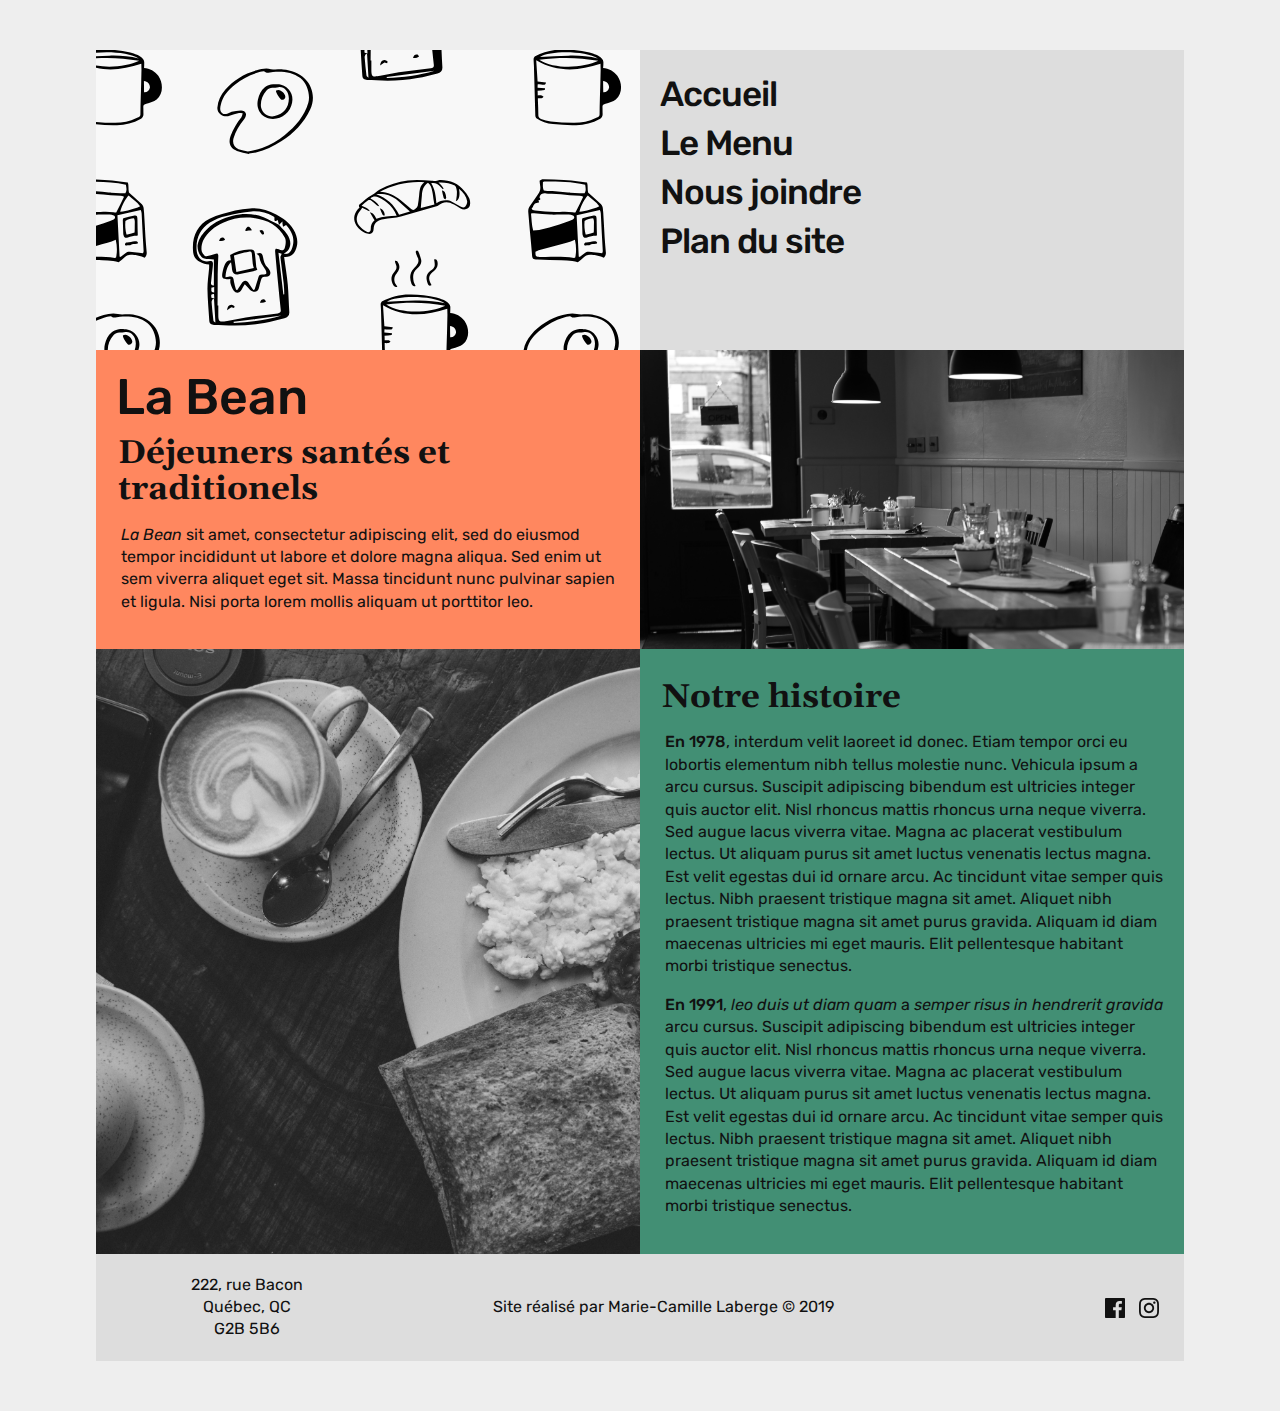
==== index.html @ 5ace0347 "Initial commit" ====
<!doctype html>
<html class="no-js" lang="">

<head>
  <meta charset="utf-8">
  <title></title>
  <meta name="description" content="">
  <meta name="viewport" content="width=device-width, initial-scale=1">

  <link rel="manifest" href="site.webmanifest">
  <link rel="apple-touch-icon" href="icon.png">
  <!-- Place favicon.ico in the root directory -->

  <link rel="stylesheet" href="css/normalize.css">
  <link rel="stylesheet" href="css/main.css">
  <link rel="stylesheet" href="css/style.css">
  <link href="https://fonts.googleapis.com/css?family=Gelasio|Rubik:300,400,500&display=swap" rel="stylesheet">

  <meta name="theme-color" content="#fafafa">
</head>

<body>
  <header class="header-template">
    <div class="header-left-box">
    </div>
    <div class="header-right-box">
      <nav>
        <ul>
          <li><a href="index.html">Accueil</a></li>
          <li><a href="menu.html">Le Menu</a></li>
          <li><a href="contact.html">Nous joindre</a></li>
          <li><a href="sitemap.html">Plan du site</a></li>
        </ul>
      </nav>
    </div>
  </header>
  <main class="main-template">
    <div class="main-left-box">
      <h1>La Bean</h1>
      <h2>Déjeuners santés et traditionels</h2>
      <p><em>La Bean</em> sit amet, consectetur adipiscing elit, sed do eiusmod tempor incididunt ut labore et dolore
        magna aliqua. Sed enim ut sem viverra aliquet eget sit. Massa tincidunt nunc pulvinar sapien et ligula. Nisi
        porta lorem mollis aliquam ut porttitor leo.</p>
    </div>
    <div class="main-right-box-img">
    </div>
    <div class="main-left-box-row">
    </div>
    <div class="main-right-box-row">
      <h2>Notre histoire</h2>
      <p><span class="date">En 1978</span>, interdum velit laoreet id donec. Etiam tempor orci eu lobortis elementum
        nibh tellus molestie nunc. Vehicula ipsum a arcu cursus. Suscipit adipiscing bibendum est ultricies integer quis
        auctor elit. Nisl rhoncus mattis rhoncus urna neque viverra. Sed augue lacus viverra vitae. Magna ac placerat
        vestibulum lectus. Ut aliquam purus sit amet luctus venenatis lectus magna. Est velit egestas dui id ornare
        arcu. Ac tincidunt vitae semper quis lectus. Nibh praesent tristique magna sit amet. Aliquet nibh praesent
        tristique magna sit amet purus gravida. Aliquam id diam maecenas ultricies mi eget mauris. Elit pellentesque
        habitant morbi tristique senectus.</p>
      <p><span class="date">En 1991</span>, <em>leo duis ut diam quam</em> a <em>semper risus in hendrerit gravida</em>
        arcu cursus. Suscipit adipiscing bibendum est ultricies integer quis auctor elit. Nisl rhoncus mattis rhoncus
        urna neque viverra. Sed augue lacus viverra vitae. Magna ac placerat vestibulum lectus. Ut aliquam purus sit
        amet luctus venenatis lectus magna. Est velit egestas dui id ornare arcu. Ac tincidunt vitae semper quis lectus.
        Nibh praesent tristique magna sit amet. Aliquet nibh praesent tristique magna sit amet purus gravida. Aliquam id
        diam maecenas ultricies mi eget mauris. Elit pellentesque habitant morbi tristique senectus.</p>
    </div>
  </main>
  <footer class="footer-flex">
    <div class="footer-box">
      222, rue Bacon<br>
      Québec, QC<br>
      G2B 5B6
    </div>
    <div class="footer-box" id="center">
      Site réalisé par <a href="malto:mariecamillelaberge@gmail.com">Marie-Camille Laberge</a> © 2019
    </div>
    <div class="footer-box" id="right">
      <?xml version="1.0" encoding="UTF-8" standalone="no"?>
      <svg viewBox="0 0 256 256" version="1.1" xmlns="http://www.w3.org/2000/svg"
        xmlns:xlink="http://www.w3.org/1999/xlink" preserveAspectRatio="xMidYMid">
        <g>
          <path class="logo-black"
            d="M241.871,256.001 C249.673,256.001 256,249.675 256,241.872 L256,14.129 C256,6.325 249.673,0 241.871,0 L14.129,0 C6.324,0 0,6.325 0,14.129 L0,241.872 C0,249.675 6.324,256.001 14.129,256.001 L241.871,256.001">
          </path>
          <path class="logo-bg"
            d="M176.635,256.001 L176.635,156.864 L209.912,156.864 L214.894,118.229 L176.635,118.229 L176.635,93.561 C176.635,82.375 179.742,74.752 195.783,74.752 L216.242,74.743 L216.242,40.188 C212.702,39.717 200.558,38.665 186.43,38.665 C156.932,38.665 136.738,56.67 136.738,89.736 L136.738,118.229 L103.376,118.229 L103.376,156.864 L136.738,156.864 L136.738,256.001 L176.635,256.001">
          </path>
        </g>
      </svg>
      <?xml version="1.0" encoding="UTF-8" standalone="no"?>
      <svg viewBox="0 0 256 256" version="1.1" xmlns="http://www.w3.org/2000/svg"
        xmlns:xlink="http://www.w3.org/1999/xlink" preserveAspectRatio="xMidYMid">
        <g>
          <path class="logo-black"
            d="M127.999746,23.06353 C162.177385,23.06353 166.225393,23.1936027 179.722476,23.8094161 C192.20235,24.3789926 198.979853,26.4642218 203.490736,28.2166477 C209.464938,30.5386501 213.729395,33.3128586 218.208268,37.7917319 C222.687141,42.2706052 225.46135,46.5350617 227.782844,52.5092638 C229.535778,57.0201472 231.621007,63.7976504 232.190584,76.277016 C232.806397,89.7746075 232.93647,93.8226147 232.93647,128.000254 C232.93647,162.177893 232.806397,166.225901 232.190584,179.722984 C231.621007,192.202858 229.535778,198.980361 227.782844,203.491244 C225.46135,209.465446 222.687141,213.729903 218.208268,218.208776 C213.729395,222.687649 209.464938,225.461858 203.490736,227.783352 C198.979853,229.536286 192.20235,231.621516 179.722476,232.191092 C166.227425,232.806905 162.179418,232.936978 127.999746,232.936978 C93.8200742,232.936978 89.772067,232.806905 76.277016,232.191092 C63.7971424,231.621516 57.0196391,229.536286 52.5092638,227.783352 C46.5345536,225.461858 42.2700971,222.687649 37.7912238,218.208776 C33.3123505,213.729903 30.538142,209.465446 28.2166477,203.491244 C26.4637138,198.980361 24.3784845,192.202858 23.808908,179.723492 C23.1930946,166.225901 23.0630219,162.177893 23.0630219,128.000254 C23.0630219,93.8226147 23.1930946,89.7746075 23.808908,76.2775241 C24.3784845,63.7976504 26.4637138,57.0201472 28.2166477,52.5092638 C30.538142,46.5350617 33.3123505,42.2706052 37.7912238,37.7917319 C42.2700971,33.3128586 46.5345536,30.5386501 52.5092638,28.2166477 C57.0196391,26.4642218 63.7971424,24.3789926 76.2765079,23.8094161 C89.7740994,23.1936027 93.8221066,23.06353 127.999746,23.06353 M127.999746,0 C93.2367791,0 88.8783247,0.147348072 75.2257637,0.770274749 C61.601148,1.39218523 52.2968794,3.55566141 44.1546281,6.72008828 C35.7374966,9.99121548 28.5992446,14.3679613 21.4833489,21.483857 C14.3674532,28.5997527 9.99070739,35.7380046 6.71958019,44.1551362 C3.55515331,52.2973875 1.39167714,61.6016561 0.769766653,75.2262718 C0.146839975,88.8783247 0,93.2372872 0,128.000254 C0,162.763221 0.146839975,167.122183 0.769766653,180.774236 C1.39167714,194.398852 3.55515331,203.703121 6.71958019,211.845372 C9.99070739,220.261995 14.3674532,227.400755 21.4833489,234.516651 C28.5992446,241.632547 35.7374966,246.009293 44.1546281,249.28042 C52.2968794,252.444847 61.601148,254.608323 75.2257637,255.230233 C88.8783247,255.85316 93.2367791,256 127.999746,256 C162.762713,256 167.121675,255.85316 180.773728,255.230233 C194.398344,254.608323 203.702613,252.444847 211.844864,249.28042 C220.261995,246.009293 227.400247,241.632547 234.516143,234.516651 C241.632039,227.400755 246.008785,220.262503 249.279912,211.845372 C252.444339,203.703121 254.607815,194.398852 255.229725,180.774236 C255.852652,167.122183 256,162.763221 256,128.000254 C256,93.2372872 255.852652,88.8783247 255.229725,75.2262718 C254.607815,61.6016561 252.444339,52.2973875 249.279912,44.1551362 C246.008785,35.7380046 241.632039,28.5997527 234.516143,21.483857 C227.400247,14.3679613 220.261995,9.99121548 211.844864,6.72008828 C203.702613,3.55566141 194.398344,1.39218523 180.773728,0.770274749 C167.121675,0.147348072 162.762713,0 127.999746,0 Z M127.999746,62.2703115 C91.698262,62.2703115 62.2698034,91.69877 62.2698034,128.000254 C62.2698034,164.301738 91.698262,193.730197 127.999746,193.730197 C164.30123,193.730197 193.729689,164.301738 193.729689,128.000254 C193.729689,91.69877 164.30123,62.2703115 127.999746,62.2703115 Z M127.999746,170.667175 C104.435741,170.667175 85.3328252,151.564259 85.3328252,128.000254 C85.3328252,104.436249 104.435741,85.3333333 127.999746,85.3333333 C151.563751,85.3333333 170.666667,104.436249 170.666667,128.000254 C170.666667,151.564259 151.563751,170.667175 127.999746,170.667175 Z M211.686338,59.6734287 C211.686338,68.1566129 204.809755,75.0337031 196.326571,75.0337031 C187.843387,75.0337031 180.966297,68.1566129 180.966297,59.6734287 C180.966297,51.1902445 187.843387,44.3136624 196.326571,44.3136624 C204.809755,44.3136624 211.686338,51.1902445 211.686338,59.6734287 Z">
          </path>
        </g>
      </svg>
    </div>
  </footer>
  <script src="js/vendor/modernizr-3.7.1.min.js"></script>
  <script src="https://code.jquery.com/jquery-3.4.1.min.js"
    integrity="sha256-CSXorXvZcTkaix6Yvo6HppcZGetbYMGWSFlBw8HfCJo=" crossorigin="anonymous"></script>
  <script>
    window.jQuery || document.write('<script src="js/vendor/jquery-3.4.1.min.js"><\/script>')
  </script>
  <script src="js/plugins.js"></script>
  <script src="js/main.js"></script>

  <!-- Google Analytics: change UA-XXXXX-Y to be your site's ID. -->
  <script>
    window.ga = function () {
      ga.q.push(arguments)
    };
    ga.q = [];
    ga.l = +new Date;
    ga('create', 'UA-XXXXX-Y', 'auto');
    ga('set', 'transport', 'beacon');
    ga('send', 'pageview')
  </script>
  <script src="https://www.google-analytics.com/analytics.js" async></script>
</body>

</html>
---- css/main.css ----
/*! HTML5 Boilerplate v7.2.0 | MIT License | https://html5boilerplate.com/ */

/* main.css 2.0.0 | MIT License | https://github.com/h5bp/main.css#readme */
/*
 * What follows is the result of much research on cross-browser styling.
 * Credit left inline and big thanks to Nicolas Gallagher, Jonathan Neal,
 * Kroc Camen, and the H5BP dev community and team.
 */

/* ==========================================================================
   Base styles: opinionated defaults
   ========================================================================== */

html {
  color: #222;
  font-size: 1em;
  line-height: 1.4;
}

/*
 * Remove text-shadow in selection highlight:
 * https://twitter.com/miketaylr/status/12228805301
 *
 * Vendor-prefixed and regular ::selection selectors cannot be combined:
 * https://stackoverflow.com/a/16982510/7133471
 *
 * Customize the background color to match your design.
 */

::-moz-selection {
  background: #b3d4fc;
  text-shadow: none;
}

::selection {
  background: #b3d4fc;
  text-shadow: none;
}

/*
 * A better looking default horizontal rule
 */

hr {
  display: block;
  height: 1px;
  border: 0;
  border-top: 1px solid #ccc;
  margin: 1em 0;
  padding: 0;
}

/*
 * Remove the gap between audio, canvas, iframes,
 * images, videos and the bottom of their containers:
 * https://github.com/h5bp/html5-boilerplate/issues/440
 */

audio,
canvas,
iframe,
img,
svg,
video {
  vertical-align: middle;
}

/*
 * Remove default fieldset styles.
 */

fieldset {
  border: 0;
  margin: 0;
  padding: 0;
}

/*
 * Allow only vertical resizing of textareas.
 */

textarea {
  resize: vertical;
}

/* ==========================================================================
   Browser Upgrade Prompt
   ========================================================================== */

.browserupgrade {
  margin: 0.2em 0;
  background: #ccc;
  color: #000;
  padding: 0.2em 0;
}

/* ==========================================================================
   Author's custom styles
   ========================================================================== */

/* ==========================================================================
   Helper classes
   ========================================================================== */

/*
 * Hide visually and from screen readers
 */

.hidden {
  display: none !important;
}

/*
* Hide only visually, but have it available for screen readers:
* https://snook.ca/archives/html_and_css/hiding-content-for-accessibility
*
* 1. For long content, line feeds are not interpreted as spaces and small width
*    causes content to wrap 1 word per line:
*    https://medium.com/@jessebeach/beware-smushed-off-screen-accessible-text-5952a4c2cbfe
*/

.sr-only {
  border: 0;
  clip: rect(0, 0, 0, 0);
  height: 1px;
  margin: -1px;
  overflow: hidden;
  padding: 0;
  position: absolute;
  white-space: nowrap;
  width: 1px;
  /* 1 */
}

/*
* Extends the .sr-only class to allow the element
* to be focusable when navigated to via the keyboard:
* https://www.drupal.org/node/897638
*/

.sr-only.focusable:active,
.sr-only.focusable:focus {
  clip: auto;
  height: auto;
  margin: 0;
  overflow: visible;
  position: static;
  white-space: inherit;
  width: auto;
}

/*
* Hide visually and from screen readers, but maintain layout
*/

.invisible {
  visibility: hidden;
}

/*
* Clearfix: contain floats
*
* For modern browsers
* 1. The space content is one way to avoid an Opera bug when the
*    `contenteditable` attribute is included anywhere else in the document.
*    Otherwise it causes space to appear at the top and bottom of elements
*    that receive the `clearfix` class.
* 2. The use of `table` rather than `block` is only necessary if using
*    `:before` to contain the top-margins of child elements.
*/

.clearfix:before,
.clearfix:after {
  content: " ";
  /* 1 */
  display: table;
  /* 2 */
}

.clearfix:after {
  clear: both;
}

/* ==========================================================================
   EXAMPLE Media Queries for Responsive Design.
   These examples override the primary ('mobile first') styles.
   Modify as content requires.
   ========================================================================== */

@media only screen and (min-width: 35em) {
  /* Style adjustments for viewports that meet the condition */
}

@media print,
  (-webkit-min-device-pixel-ratio: 1.25),
  (min-resolution: 1.25dppx),
  (min-resolution: 120dpi) {
  /* Style adjustments for high resolution devices */
}

/* ==========================================================================
   Print styles.
   Inlined to avoid the additional HTTP request:
   https://www.phpied.com/delay-loading-your-print-css/
   ========================================================================== */

@media print {
  *,
  *:before,
  *:after {
    background: transparent !important;
    color: #000 !important;
    /* Black prints faster */
    box-shadow: none !important;
    text-shadow: none !important;
  }
  a,
  a:visited {
    text-decoration: underline;
  }
  a[href]:after {
    content: " (" attr(href) ")";
  }
  abbr[title]:after {
    content: " (" attr(title) ")";
  }
  /*
     * Don't show links that are fragment identifiers,
     * or use the `javascript:` pseudo protocol
     */
  a[href^="#"]:after,
  a[href^="javascript:"]:after {
    content: "";
  }
  pre {
    white-space: pre-wrap !important;
  }
  pre,
  blockquote {
    border: 1px solid #999;
    page-break-inside: avoid;
  }
  /*
     * Printing Tables:
     * https://web.archive.org/web/20180815150934/http://css-discuss.incutio.com/wiki/Printing_Tables
     */
  thead {
    display: table-header-group;
  }
  tr,
  img {
    page-break-inside: avoid;
  }
  p,
  h2,
  h3 {
    orphans: 3;
    widows: 3;
  }
  h2,
  h3 {
    page-break-after: avoid;
  }
}
---- css/style.css ----
/*colors
vert pale = #426F5F, #60a38c
orange pale = #FF875F
vert vif = #325D4C
orange vif = #FF6638
font-family: 'Gelasio', serif;
*/

body {
      width: 85%;
      color: #111;
      margin: 50px auto;
      background: #eee;
      font-family: 'Rubik', sans-serif;
}

a {
      color: #111;
      text-decoration: none;
}

a:hover {
      color: #222;
      text-decoration: underline;
}

header {}

.header-template {
      width: 100%;
      position: relative;
      height: 300px;
      display: grid;
      grid-gap: 0;
      grid-template-columns: 50% 50%;
      grid-template-rows: auto;
}

.header-left-box {
      background-image: url(../img/pattern.svg);
      background-size: 1500px;
      background-position-x: -60px;
      padding: 20px;
      grid-column: 1 / 2;
      background-color: #f8f8f8;
      display: flex;
      align-content: center;
      align-items: center;
}

.header-left-box:hover .name {
      opacity: 0;
}

.header-right-box {
      padding: 20px;
      grid-column: 2 / 3;
      background: #ddd;
}

nav {
      font-weight: 500;
      font-size: 35px;
      letter-spacing: -1px;
}

nav a {
      text-decoration: none;
      color: #111;
}

nav li a:hover {
      color: #FF6638;
      text-decoration: none;
}

nav li a:hover::after {
      content: "*";
      color: #FF6638;
}

nav ul {
      list-style: none;
      margin: 0;
      padding: 0;
}

nav li {
      display: block;
      margin: 0;
}

h1 {
      font-weight: 500;
      font-size: 50px;
      line-height: 110%;
      margin: 0;
}

h2 {
      font-size: 33px;
      font-family: 'Gelasio', serif;
      line-height: 110%;
      margin: 10px 0;
      margin-left: 2px;
}

h3 {
      font-weight: 400;
      font-size: 25px;
      line-height: 110%;
      margin: 10px 0;
      margin-left: 2px;
}

main {}

main p {
      margin-left: 5px;
}

table {
      width: 100%;
}

.date {
      font-weight: 500;
}

.main-template {
      position: relative;
      display: grid;
      grid-gap: 0;
      grid-template-columns: 50% 50%;
      grid-template-rows: auto auto;
}

.main-left-box {
      padding: 20px;
      background: #FF875F;
      grid-column: 1 / 2;
      grid-row: 1 / 2;
}

#full {
      grid-template-columns: 100%;
}

.main-right-box {
      padding: 20px;
      background-color: #428f74;
      grid-column: 2 / 3;
      grid-row: 1 / 2;
}

.main-right-box-img {
      background-image: url(../img/andy-falconer-RbTDx0-0v8Q-unsplash.jpg);
      background-size: cover;
      background-repeat: no-repeat;
      padding: 20px;
      background-color: #428f74;
      grid-column: 2 / 3;
      grid-row: 1 / 2;
}

.main-left-box-row {
      background-image: url(../img/sahil-pandita-2vFynWznrbo-unsplash.jpg);
      background-size: cover;
      background-repeat: no-repeat;
      padding: 20px;
      filter: grayscale();
      background-color: #FF875F;
      grid-column: 1 / 2;
      grid-row: 2 / 3;
}

.main-right-box-row {
      padding: 20px;
      background: #428f74;
      grid-column: 2 / 3;
      grid-row: 2 / 3;
}

table {
      width: 100%;
      border-collapse: collapse;
      margin: 30px 0;
}

th {
      text-align: left;
      font-weight: 500;
      font-size: 25px;
      line-height: 110%;
}

td {
      padding: 10px 5px;
      border-bottom: 1px solid #000;
}

.last {
      text-align: right;
}

.desc {
      font-style: italic;
      font-weight: 300;
      font-size: 12px;
      margin: 0;
}

.baseline {
      margin-top: 20px;
}

select {
      width: 100px;
      color: #eee;
      background-color: #326c58;
      border: 0;
      line-height: 200%;
}

input[type="text"] {
      width: 98%;
      background-color: #326c58;
      border: 0;
      padding: 1%;
      color: #eee;
}

input[type="button"] {
      background-color: #FF875F;
      border: 0;
      width: 100px;
      float: right;
      padding: 10px;
      text-align: center;
}

footer {
      background: #ddd;
}

.footer-flex {
      position: relative;
      display: flex;
      flex-direction: row;
      text-align: center;
      align-content: center;
      align-items: center;
}

.footer-box {
      padding: 20px;
      flex-grow: 1;
}

#right {
      text-align: right;
}

#center {}

.footer-box svg {
      display: inline-block;
      width: 20px;
      background: #ddd;
      margin: 0 5px;
}

.footer-box svg:hover {
      cursor: pointer;
}

.footer-box svg:hover .logo-black {
      fill: #FF6638;
}

.logo-black {
      fill: #111;
}

.logo-bg {
      fill: #ddd;
}
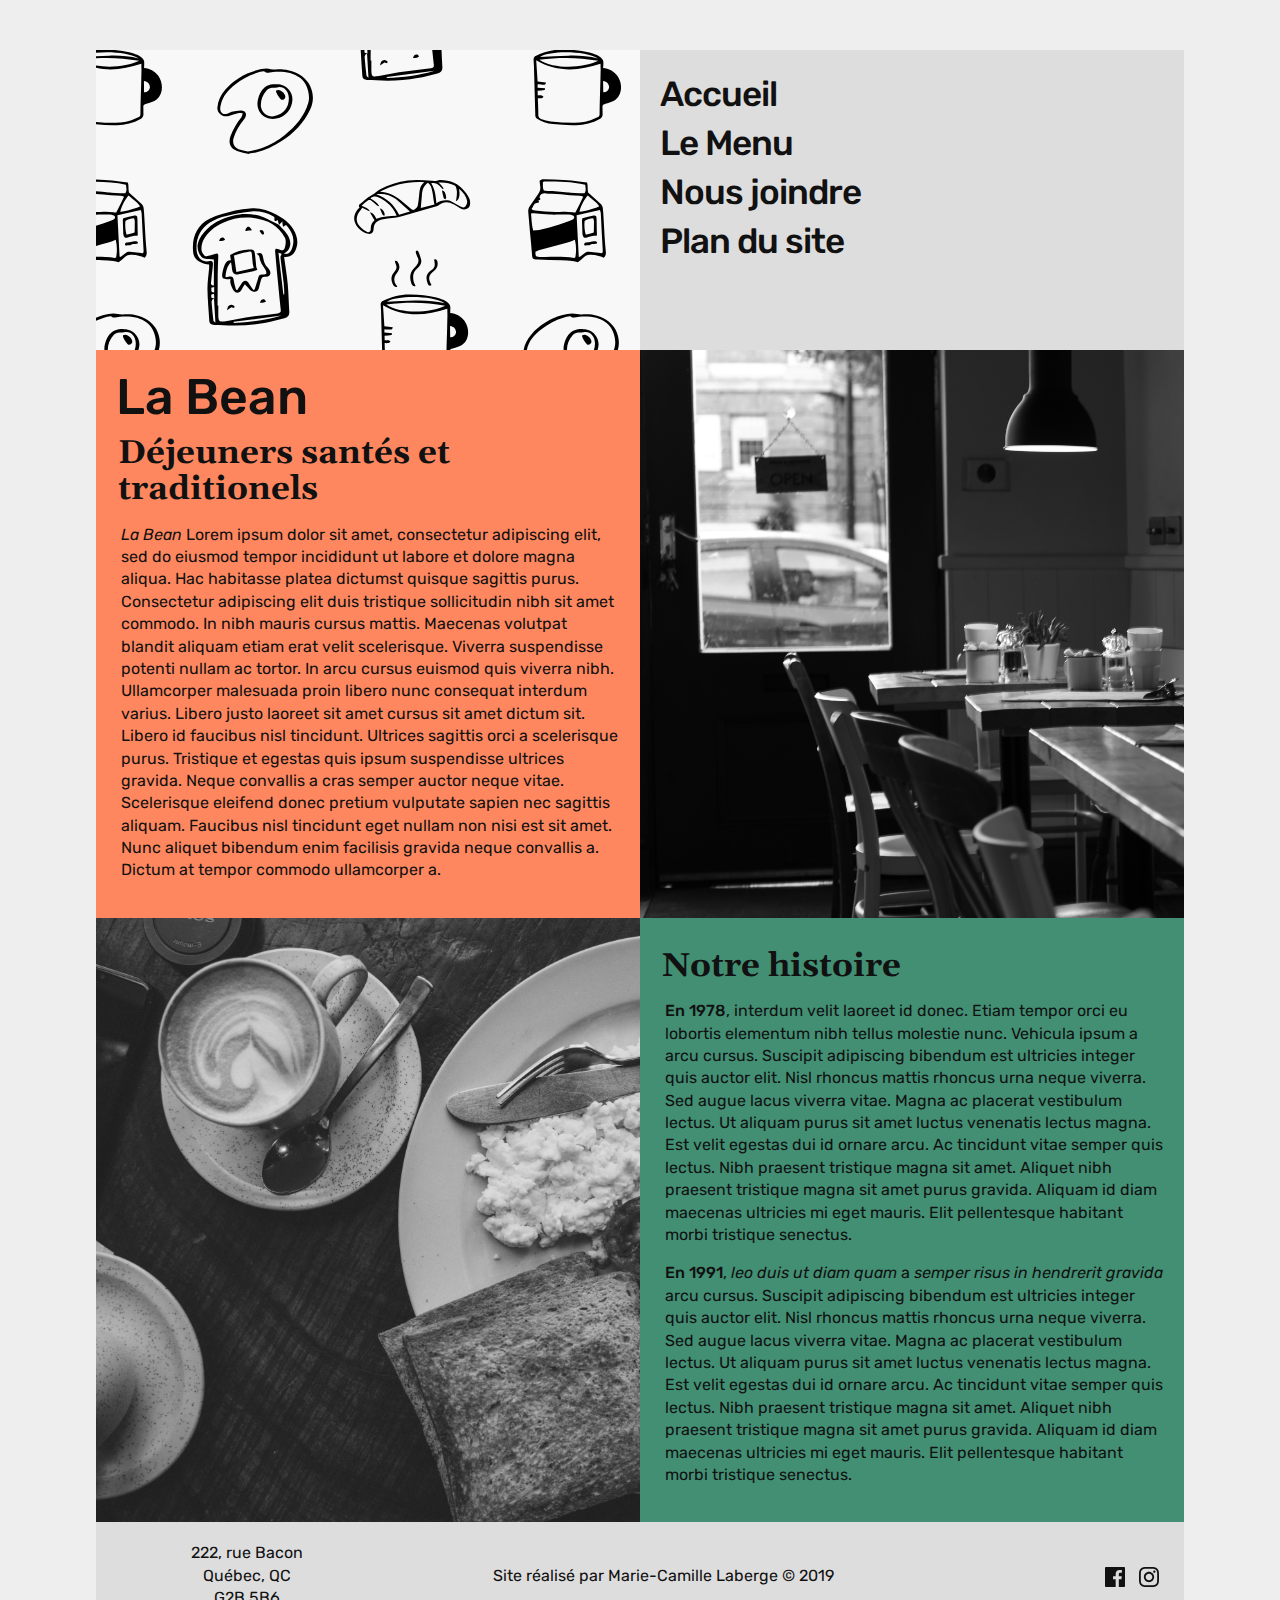
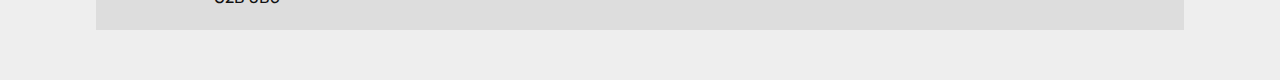
==== commit 90eec8fd: "Update index.html" ====
--- a/index.html
+++ b/index.html
@@ -38,9 +38,16 @@
     <div class="main-left-box">
       <h1>La Bean</h1>
       <h2>Déjeuners santés et traditionels</h2>
-      <p><em>La Bean</em> sit amet, consectetur adipiscing elit, sed do eiusmod tempor incididunt ut labore et dolore
-        magna aliqua. Sed enim ut sem viverra aliquet eget sit. Massa tincidunt nunc pulvinar sapien et ligula. Nisi
-        porta lorem mollis aliquam ut porttitor leo.</p>
+      <p><em>La Bean</em> Lorem ipsum dolor sit amet, consectetur adipiscing elit, sed do eiusmod tempor incididunt ut
+        labore et dolore magna aliqua. Hac habitasse platea dictumst quisque sagittis purus. Consectetur adipiscing elit
+        duis tristique sollicitudin nibh sit amet commodo. In nibh mauris cursus mattis. Maecenas volutpat blandit
+        aliquam etiam erat velit scelerisque. Viverra suspendisse potenti nullam ac tortor. In arcu cursus euismod quis
+        viverra nibh. Ullamcorper malesuada proin libero nunc consequat interdum varius. Libero justo laoreet sit amet
+        cursus sit amet dictum sit. Libero id faucibus nisl tincidunt. Ultrices sagittis orci a scelerisque purus.
+        Tristique et egestas quis ipsum suspendisse ultrices gravida. Neque convallis a cras semper auctor neque vitae.
+        Scelerisque eleifend donec pretium vulputate sapien nec sagittis aliquam. Faucibus nisl tincidunt eget nullam
+        non nisi est sit amet. Nunc aliquet bibendum enim facilisis gravida neque convallis a. Dictum at tempor commodo
+        ullamcorper a.</p>
     </div>
     <div class="main-right-box-img">
     </div>
